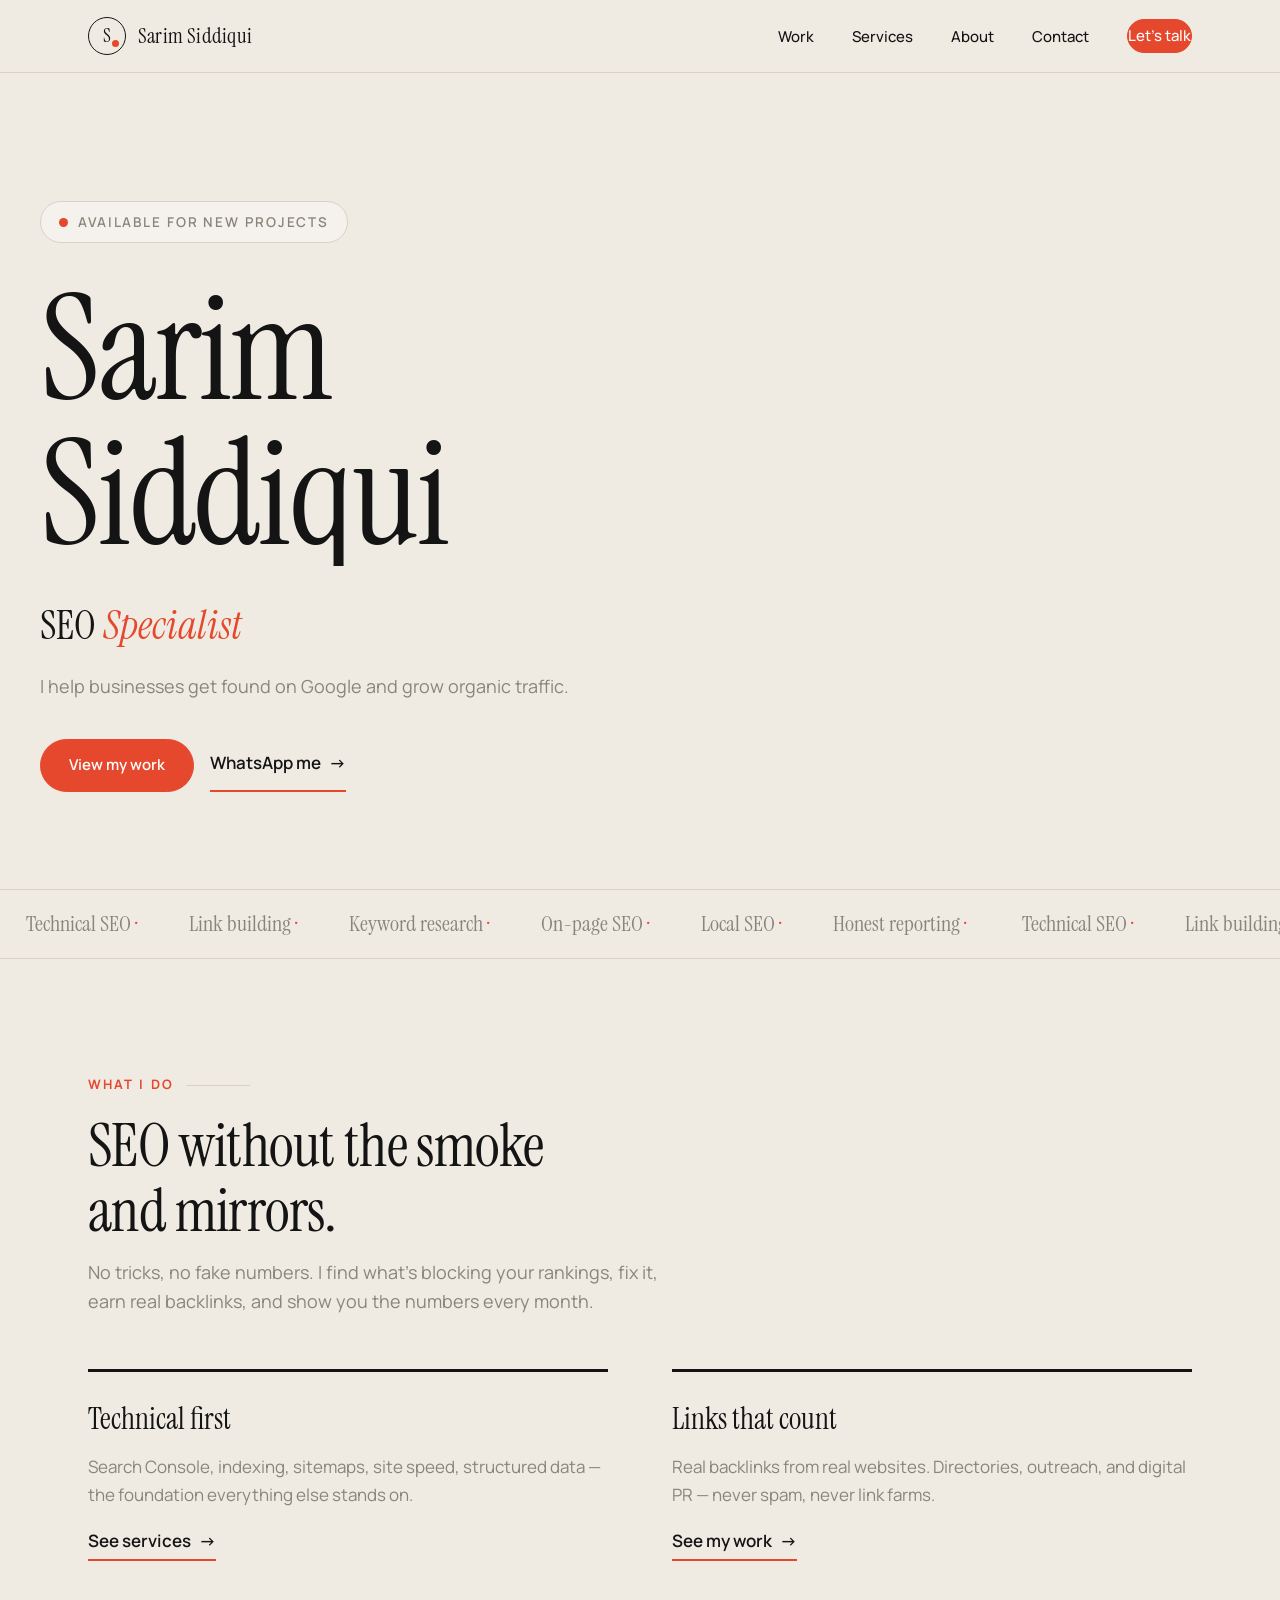
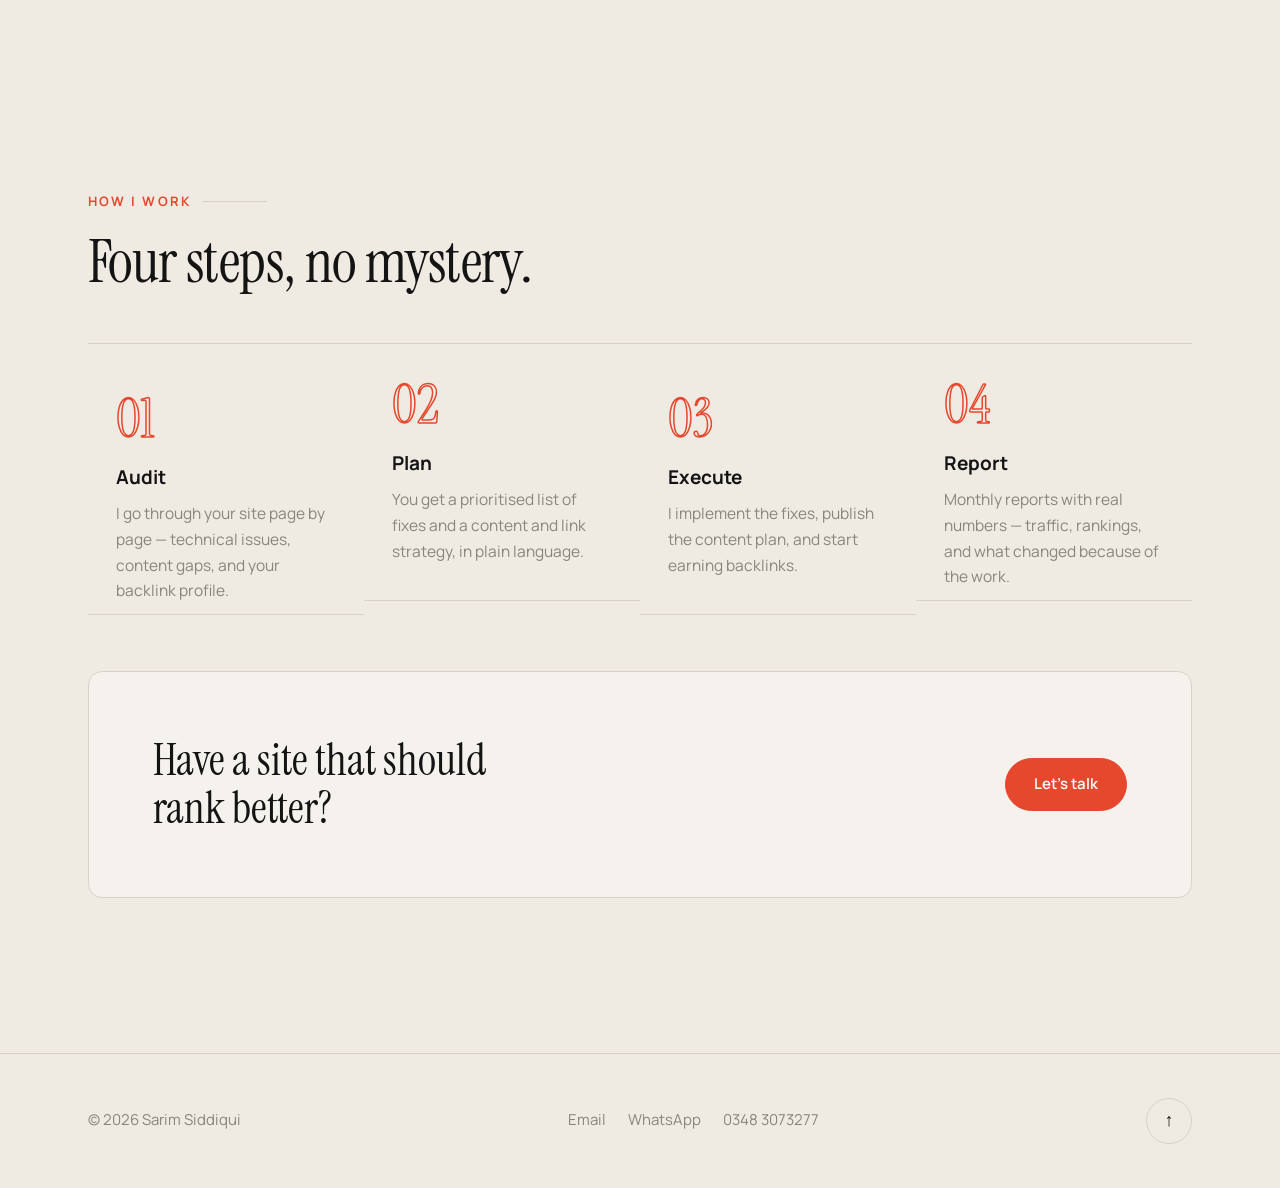
==== index.html @ 845042d4 "Sarim Siddiqui portfolio site" ====
<!DOCTYPE html>
<html lang="en">
<head>
  <meta charset="UTF-8">
  <meta name="viewport" content="width=device-width, initial-scale=1.0">
  <title>Sarim Siddiqui | SEO Specialist</title>
  <meta name="description" content="Sarim Siddiqui is an SEO specialist helping businesses get found on Google and grow organic traffic. Technical SEO, link building, and honest reporting.">
  <!-- TODO: replace with the live domain before deploying -->
  <link rel="canonical" href="https://sarimsiddiqui.com/">
  <meta property="og:type" content="website">
  <meta property="og:title" content="Sarim Siddiqui | SEO Specialist">
  <meta property="og:description" content="I help businesses get found on Google and grow organic traffic.">
  <meta property="og:url" content="https://sarimsiddiqui.com/">
  <meta property="og:image" content="https://sarimsiddiqui.com/assets/img/og-image.png">
  <meta name="twitter:card" content="summary_large_image">
  <meta name="twitter:title" content="Sarim Siddiqui | SEO Specialist">
  <meta name="twitter:description" content="I help businesses get found on Google and grow organic traffic.">
  <meta name="twitter:image" content="https://sarimsiddiqui.com/assets/img/og-image.png">
  <!-- TODO: paste the real GA4 measurement ID -->
  <!-- <script async src="https://www.googletagmanager.com/gtag/js?id=G-XXXXXXXXXX"></script> -->
  <!-- TODO: paste the real Search Console verification token -->
  <!-- <meta name="google-site-verification" content="PASTE_TOKEN_HERE"> -->
  <link rel="preconnect" href="https://fonts.googleapis.com">
  <link rel="preconnect" href="https://fonts.gstatic.com" crossorigin>
  <link href="https://fonts.googleapis.com/css2?family=Instrument+Serif:ital@0;1&family=Manrope:wght@400;500;600;700&display=swap" rel="stylesheet">
  <link rel="stylesheet" href="assets/css/style.css">
  <link rel="icon" type="image/svg+xml" href="assets/img/logo.svg">
  <script type="application/ld+json">
  {
    "@context": "https://schema.org",
    "@type": "Person",
    "name": "Sarim Siddiqui",
    "jobTitle": "SEO Specialist",
    "email": "mailto:Sarimsiddiqui900@gmail.com",
    "telephone": "+923483073277"
  }
  </script>
  <script type="application/ld+json">
  {
    "@context": "https://schema.org",
    "@type": "ProfessionalService",
    "name": "Sarim Siddiqui — SEO Specialist",
    "description": "Technical SEO, link building, keyword research, on-page SEO, local SEO and reporting.",
    "email": "mailto:Sarimsiddiqui900@gmail.com",
    "telephone": "+923483073277"
  }
  </script>
</head>
<body>
  <header class="nav">
    <div class="wrap nav-inner">
      <a class="brand" href="index.html" aria-label="Sarim Siddiqui — home">
        <span class="brand-mark" aria-hidden="true">S</span>
        <span class="brand-name">Sarim Siddiqui</span>
      </a>
      <nav aria-label="Main navigation">
        <ul class="nav-links" id="nav-links">
          <li><a href="work.html">Work</a></li>
          <li><a href="services.html">Services</a></li>
          <li><a href="about.html">About</a></li>
          <li><a href="contact.html">Contact</a></li>
          <li><a class="btn" href="contact.html">Let's talk</a></li>
        </ul>
      </nav>
      <button class="burger" aria-label="Open menu" aria-expanded="false" aria-controls="nav-links">
        <span></span><span></span><span></span>
      </button>
    </div>
  </header>

  <main>
    <section class="hero wrap" aria-labelledby="hero-h">
      <span class="hero-kicker"><span class="dot" aria-hidden="true"></span>Available for new projects</span>
      <h1 id="hero-h">
        <span class="line"><span>Sarim</span></span>
        <span class="line"><span>Siddiqui</span></span>
      </h1>
      <p class="hero-sub">SEO <em>Specialist</em></p>
      <p class="hero-pos">I help businesses get found on Google and grow organic traffic.</p>
      <div class="hero-cta">
        <a class="btn" href="work.html">View my work</a>
        <a class="link-arrow" href="https://wa.me/923483073277" target="_blank" rel="noopener">WhatsApp me <span class="arr" aria-hidden="true">&rarr;</span></a>
      </div>
    </section>

    <div class="marquee" aria-hidden="true">
      <div class="marquee-track">
        <span>Technical SEO <b>&middot;</b></span><span>Link building <b>&middot;</b></span><span>Keyword research <b>&middot;</b></span><span>On-page SEO <b>&middot;</b></span><span>Local SEO <b>&middot;</b></span><span>Honest reporting <b>&middot;</b></span>
        <span>Technical SEO <b>&middot;</b></span><span>Link building <b>&middot;</b></span><span>Keyword research <b>&middot;</b></span><span>On-page SEO <b>&middot;</b></span><span>Local SEO <b>&middot;</b></span><span>Honest reporting <b>&middot;</b></span>
      </div>
    </div>

    <section aria-labelledby="what-i-do">
      <div class="wrap">
        <p class="sec-label rv">What I do</p>
        <h2 class="sec-title rv" id="what-i-do">SEO without the smoke<br>and mirrors.</h2>
        <p class="sec-intro rv d1">No tricks, no fake numbers. I find what's blocking your rankings, fix it, earn real backlinks, and show you the numbers every month.</p>
        <div class="teaser-grid">
          <div class="teaser rv">
            <h3>Technical first</h3>
            <p>Search Console, indexing, sitemaps, site speed, structured data — the foundation everything else stands on.</p>
            <a class="link-arrow" href="services.html">See services <span class="arr" aria-hidden="true">&rarr;</span></a>
          </div>
          <div class="teaser rv d1">
            <h3>Links that count</h3>
            <p>Real backlinks from real websites. Directories, outreach, and digital PR — never spam, never link farms.</p>
            <a class="link-arrow" href="work.html">See my work <span class="arr" aria-hidden="true">&rarr;</span></a>
          </div>
        </div>
      </div>
    </section>

    <section aria-labelledby="how-i-work">
      <div class="wrap">
        <p class="sec-label rv">How I work</p>
        <h2 class="sec-title rv" id="how-i-work">Four steps, no mystery.</h2>
        <div class="steps">
          <div class="step rv">
            <span class="step-n" aria-hidden="true">01</span>
            <h3>Audit</h3>
            <p>I go through your site page by page — technical issues, content gaps, and your backlink profile.</p>
          </div>
          <div class="step rv d1">
            <span class="step-n" aria-hidden="true">02</span>
            <h3>Plan</h3>
            <p>You get a prioritised list of fixes and a content and link strategy, in plain language.</p>
          </div>
          <div class="step rv d2">
            <span class="step-n" aria-hidden="true">03</span>
            <h3>Execute</h3>
            <p>I implement the fixes, publish the content plan, and start earning backlinks.</p>
          </div>
          <div class="step rv d3">
            <span class="step-n" aria-hidden="true">04</span>
            <h3>Report</h3>
            <p>Monthly reports with real numbers — traffic, rankings, and what changed because of the work.</p>
          </div>
        </div>
        <div class="big-cta rv">
          <h3>Have a site that should<br>rank better?</h3>
          <a class="btn" href="contact.html">Let's talk</a>
        </div>
      </div>
    </section>
  </main>

  <footer>
    <div class="wrap foot">
      <span>&copy; <span id="year">2026</span> Sarim Siddiqui</span>
      <nav aria-label="Footer">
        <a href="mailto:Sarimsiddiqui900@gmail.com">Email</a>
        <a href="https://wa.me/923483073277" target="_blank" rel="noopener">WhatsApp</a>
        <a href="tel:+923483073277">0348 3073277</a>
      </nav>
      <button class="to-top" aria-label="Back to top">&uarr;</button>
    </div>
  </footer>

  <script src="assets/js/main.js" defer></script>
</body>
</html>
---- assets/css/style.css ----
/* Sarim Siddiqui — Portfolio
   Palette: Bone #EFEBE3 · Ink #141414 · Vermilion #E5482D · Stone #8A857B · Line #D8D2C6
   Fonts: Instrument Serif (headings) · Manrope (body) */

:root{
  --bone:#EFEBE3;
  --ink:#141414;
  --vermilion:#E5482D;
  --stone:#8A857B;
  --line:#D8D2C6;
  --serif:"Instrument Serif",Georgia,serif;
  --sans:"Manrope",-apple-system,"Segoe UI",sans-serif;
}

*{margin:0;padding:0;box-sizing:border-box}
html{scroll-behavior:smooth}
body{
  background:var(--bone);
  color:var(--ink);
  font-family:var(--sans);
  font-size:17px;
  line-height:1.65;
  -webkit-font-smoothing:antialiased;
  overflow-x:hidden;
}
::selection{background:var(--vermilion);color:var(--bone)}
img{max-width:100%;display:block}
a{color:inherit;text-decoration:none}

/* ---------- cursor ---------- */
.cursor-dot{
  position:fixed;top:0;left:0;width:10px;height:10px;border-radius:50%;
  background:var(--vermilion);pointer-events:none;z-index:9999;
  transform:translate(-50%,-50%);opacity:0;transition:opacity .25s, width .25s, height .25s;
}
.cursor-dot.on{opacity:1}
.cursor-dot.grow{width:44px;height:44px;opacity:.85}
@media (hover:none),(pointer:coarse){.cursor-dot{display:none}}

/* ---------- layout ---------- */
.wrap{max-width:1200px;margin:0 auto;padding:0 clamp(20px,4vw,48px)}
section{padding:clamp(64px,9vw,130px) 0}

/* ---------- navbar ---------- */
.nav{
  position:sticky;top:0;z-index:100;
  background:color-mix(in srgb,var(--bone) 92%,transparent);
  backdrop-filter:blur(8px);-webkit-backdrop-filter:blur(8px);
  border-bottom:1px solid var(--line);
}
.nav-inner{display:flex;align-items:center;justify-content:space-between;height:72px}
.brand{display:flex;align-items:center;gap:12px}
.brand-mark{
  width:38px;height:38px;border:1.5px solid var(--ink);border-radius:50%;
  display:grid;place-items:center;font-family:var(--serif);font-size:19px;
  position:relative;transition:transform .35s cubic-bezier(.34,1.56,.64,1),background .3s,color .3s;
}
.brand-mark::after{
  content:"";position:absolute;right:6px;bottom:7px;width:7px;height:7px;border-radius:50%;
  background:var(--vermilion);
}
.brand:hover .brand-mark{transform:rotate(-12deg) scale(1.06);background:var(--ink);color:var(--bone)}
.brand-name{font-family:var(--serif);font-size:21px;letter-spacing:.01em}
.nav-links{display:flex;align-items:center;gap:clamp(18px,3vw,38px);list-style:none}
.nav-links a{font-size:15px;font-weight:500;position:relative;padding:4px 0}
.nav-links a::after{
  content:"";position:absolute;left:0;bottom:0;height:2px;width:100%;
  background:var(--vermilion);transform:scaleX(0);transform-origin:right;
  transition:transform .35s cubic-bezier(.65,0,.35,1);
}
.nav-links a:hover::after,.nav-links a[aria-current="page"]::after{transform:scaleX(1);transform-origin:left}
.btn{
  display:inline-block;background:var(--vermilion);color:#fff;
  padding:13px 28px;border-radius:999px;font-weight:600;font-size:15px;
  border:1.5px solid var(--vermilion);
  transition:transform .3s cubic-bezier(.34,1.56,.64,1),background .3s,color .3s;
}
.btn:hover{transform:translateY(-3px) rotate(-1deg);background:var(--ink);border-color:var(--ink)}
.btn.ghost{background:transparent;color:var(--ink)}
.btn.ghost:hover{background:var(--ink);color:var(--bone)}
.burger{display:none;background:none;border:0;cursor:pointer;padding:10px;z-index:120}
.burger span{display:block;width:26px;height:2px;background:var(--ink);margin:6px 0;transition:.35s}
@media(max-width:820px){
  .nav-links{
    position:fixed;inset:0;background:var(--bone);flex-direction:column;
    justify-content:center;gap:34px;font-size:28px;font-family:var(--serif);
    transform:translateY(-100%);transition:transform .5s cubic-bezier(.65,0,.35,1);
  }
  .nav-links.open{transform:translateY(0)}
  .nav-links a{font-size:30px}
  .burger{display:block}
  .nav.open .burger span:nth-child(1){transform:translateY(8px) rotate(45deg)}
  .nav.open .burger span:nth-child(2){opacity:0}
  .nav.open .burger span:nth-child(3){transform:translateY(-8px) rotate(-45deg)}
  .nav .btn{display:none}
}

/* ---------- hero ---------- */
.hero{padding:clamp(70px,10vw,140px) 0 clamp(40px,6vw,80px);position:relative}
.hero-kicker{
  display:inline-flex;align-items:center;gap:10px;font-size:13.5px;font-weight:600;
  letter-spacing:.14em;text-transform:uppercase;color:var(--stone);
  border:1px solid var(--line);border-radius:999px;padding:9px 18px;margin-bottom:34px;
  background:rgba(255,255,255,.35);
}
.dot{width:9px;height:9px;border-radius:50%;background:var(--vermilion);animation:pulse 1.8s infinite}
@keyframes pulse{0%,100%{transform:scale(1);opacity:1}50%{transform:scale(1.5);opacity:.55}}
.hero h1{
  font-family:var(--serif);font-weight:400;
  font-size:clamp(58px,11.5vw,158px);line-height:.98;letter-spacing:-.015em;
}
.hero h1 .line{display:block;overflow:hidden}
.hero h1 .line>span{display:inline-block;transform:translateY(110%);animation:rise .9s cubic-bezier(.2,.7,.2,1) forwards}
.hero h1 .line:nth-child(2)>span{animation-delay:.12s}
@keyframes rise{to{transform:translateY(0)}}
.hero-sub{
  margin-top:26px;font-family:var(--serif);font-size:clamp(24px,3.6vw,40px);
  opacity:0;animation:fadeUp .8s .5s forwards;
}
.hero-sub em{font-style:italic;color:var(--vermilion)}
.hero-pos{margin-top:14px;max-width:560px;color:var(--stone);font-size:18px;opacity:0;animation:fadeUp .8s .65s forwards}
@keyframes fadeUp{from{opacity:0;transform:translateY(18px)}to{opacity:1;transform:none}}
.hero-cta{display:flex;flex-wrap:wrap;gap:16px;margin-top:38px;opacity:0;animation:fadeUp .8s .8s forwards}
.link-arrow{font-weight:600;display:inline-flex;align-items:center;gap:8px;border-bottom:2px solid var(--vermilion);padding-bottom:3px}
.link-arrow .arr{transition:transform .3s}
.link-arrow:hover .arr{transform:translateX(6px)}

/* ---------- marquee ---------- */
.marquee{
  border-top:1px solid var(--line);border-bottom:1px solid var(--line);
  overflow:hidden;white-space:nowrap;padding:16px 0;margin:20px 0 0;
  font-family:var(--serif);font-size:22px;color:var(--stone);
}
.marquee-track{display:inline-block;animation:scroll 26s linear infinite}
.marquee span{margin:0 26px}
.marquee b{color:var(--vermilion);font-weight:400}
@keyframes scroll{to{transform:translateX(-50%)}}

/* ---------- reveal on scroll ---------- */
.rv{opacity:0;transform:translateY(28px);transition:opacity .7s ease,transform .7s cubic-bezier(.2,.7,.2,1)}
.rv.in{opacity:1;transform:none}
.rv.d1{transition-delay:.1s}.rv.d2{transition-delay:.2s}.rv.d3{transition-delay:.3s}

/* ---------- section headings ---------- */
.sec-label{
  font-size:13px;font-weight:700;letter-spacing:.16em;text-transform:uppercase;
  color:var(--vermilion);margin-bottom:18px;display:flex;align-items:center;gap:12px;
}
.sec-label::after{content:"";height:1px;width:64px;background:var(--line)}
h2.sec-title{font-family:var(--serif);font-weight:400;font-size:clamp(34px,5vw,60px);line-height:1.08;letter-spacing:-.01em;margin-bottom:14px}
.sec-intro{color:var(--stone);max-width:600px;font-size:18px}

/* ---------- services ---------- */
.svc-list{list-style:none;margin-top:44px;border-top:1px solid var(--line)}
.svc-list li{
  display:grid;grid-template-columns:64px 1fr auto;gap:20px;align-items:baseline;
  padding:30px 10px;border-bottom:1px solid var(--line);
  transition:background .3s,padding-left .35s cubic-bezier(.2,.7,.2,1);
}
.svc-list li:hover{background:rgba(255,255,255,.5);padding-left:26px}
.svc-num{font-family:var(--serif);color:var(--stone);font-size:19px}
.svc-name{font-family:var(--serif);font-size:clamp(24px,3vw,34px);line-height:1.2}
.svc-out{color:var(--stone);font-size:16px;max-width:340px;text-align:right}
@media(max-width:700px){.svc-list li{grid-template-columns:44px 1fr}.svc-out{grid-column:2;text-align:left}}

/* ---------- process ---------- */
.steps{display:grid;grid-template-columns:repeat(auto-fit,minmax(220px,1fr));gap:0;margin-top:48px;border-top:1px solid var(--line)}
.step{padding:34px 28px 10px;border-bottom:1px solid var(--line);position:relative;transition:background .3s}
.step:hover{background:rgba(229,72,45,.06)}
.step:nth-child(odd){transform:translateY(14px)}
.step-n{
  font-family:var(--serif);font-size:54px;color:transparent;
  -webkit-text-stroke:1.5px var(--vermilion);line-height:1;margin-bottom:16px;
  display:inline-block;transition:transform .35s;
}
.step:hover .step-n{transform:translateY(-6px) rotate(-4deg)}
.step h3{font-size:19px;margin-bottom:8px}
.step p{color:var(--stone);font-size:15.5px}

/* ---------- about ---------- */
.about-grid{display:grid;grid-template-columns:1.25fr .9fr;gap:clamp(36px,6vw,90px);align-items:start;margin-top:44px}
@media(max-width:860px){.about-grid{grid-template-columns:1fr}}
.about-grid .bio p{margin-bottom:20px;font-size:18.5px}
.about-grid .bio p:first-child{font-family:var(--serif);font-size:clamp(22px,2.6vw,29px);line-height:1.45}
.about-side{border:1px solid var(--line);padding:34px 30px;background:rgba(255,255,255,.35);position:relative}
.about-side::before{content:"";position:absolute;top:-1px;left:-1px;width:44px;height:44px;border-top:3px solid var(--vermilion);border-left:3px solid var(--vermilion)}
.about-side h3{font-size:13px;letter-spacing:.14em;text-transform:uppercase;color:var(--stone);margin:26px 0 12px}
.about-side h3:first-child{margin-top:0}
.about-side ul{list-style:none}
.about-side li{padding:7px 0;border-bottom:1px dashed var(--line);font-size:16px}
.about-side li:last-child{border-bottom:0}
.photo-frame{
  margin-top:34px;border:1.5px dashed var(--stone);border-radius:4px;
  aspect-ratio:4/5;display:grid;place-items:center;color:var(--stone);
  font-size:15px;text-align:center;padding:24px;background:rgba(255,255,255,.3);
}

/* ---------- work ---------- */
.work-list{margin-top:44px;border-top:1px solid var(--line);list-style:none}
.work-list li{
  display:grid;grid-template-columns:70px 1fr auto;gap:22px;align-items:center;
  padding:34px 10px;border-bottom:1px solid var(--line);
  transition:background .3s,padding-left .35s cubic-bezier(.2,.7,.2,1);
}
.work-list li:hover{background:rgba(255,255,255,.5);padding-left:26px}
.work-num{font-family:var(--serif);color:var(--stone)}
.work-client{font-family:var(--serif);font-size:clamp(26px,3.4vw,40px);line-height:1.15}
.work-result{text-align:right;font-weight:600}
.work-result small{display:block;color:var(--stone);font-weight:400}
.empty-note{
  margin-top:44px;border:1.5px dashed var(--stone);border-radius:4px;
  padding:56px 40px;text-align:center;color:var(--stone);font-size:18px;
}
.empty-note strong{font-family:var(--serif);color:var(--ink);font-size:26px;display:block;margin-bottom:10px;font-weight:400}

/* ---------- contact (dark) ---------- */
.contact{background:var(--ink);color:var(--bone);border-radius:18px;margin:0 clamp(12px,3vw,40px)}
.contact .sec-label{color:var(--vermilion)}
.contact h2{font-family:var(--serif);font-weight:400;font-size:clamp(44px,7vw,96px);line-height:1.02;letter-spacing:-.01em}
.contact h2 em{font-style:italic;color:var(--vermilion)}
.c-links{margin-top:44px;display:grid;gap:0;border-top:1px solid rgba(239,235,227,.18)}
.c-links a{
  display:flex;justify-content:space-between;align-items:center;
  padding:26px 6px;border-bottom:1px solid rgba(239,235,227,.18);
  font-family:var(--serif);font-size:clamp(22px,3.4vw,38px);
  transition:padding-left .35s cubic-bezier(.2,.7,.2,1),color .3s;
}
.c-links a:hover{padding-left:24px;color:var(--vermilion)}
.c-links small{font-family:var(--sans);font-size:13px;letter-spacing:.12em;text-transform:uppercase;color:var(--stone)}
.copy-btn{
  background:none;border:1px solid rgba(239,235,227,.35);color:var(--bone);
  border-radius:999px;padding:8px 18px;font-size:13px;cursor:pointer;
  transition:background .3s,color .3s;margin-left:14px;white-space:nowrap;
}
.copy-btn:hover{background:var(--vermilion);border-color:var(--vermilion)}
.form{margin-top:56px;display:grid;grid-template-columns:1fr 1fr;gap:22px}
.form .full{grid-column:1/-1}
.field label{display:block;font-size:13px;letter-spacing:.1em;text-transform:uppercase;color:var(--stone);margin-bottom:8px}
.field input,.field textarea{
  width:100%;background:transparent;border:1px solid rgba(239,235,227,.28);
  border-radius:8px;color:var(--bone);padding:15px 16px;font-family:var(--sans);font-size:16px;
  transition:border-color .3s;
}
.field input:focus,.field textarea:focus{outline:none;border-color:var(--vermilion)}
.field .err{color:var(--vermilion);font-size:13.5px;margin-top:6px;display:none}
.field.invalid .err{display:block}
.field.invalid input,.field.invalid textarea{border-color:var(--vermilion)}
.form-ok{display:none;border:1px solid var(--vermilion);border-radius:8px;padding:26px;font-size:17px}
.form-ok.show{display:block;animation:fadeUp .5s}
@media(max-width:700px){.form{grid-template-columns:1fr}}

/* ---------- footer ---------- */
footer{border-top:1px solid var(--line);padding:44px 0;margin-top:40px}
.foot{display:flex;flex-wrap:wrap;gap:20px;align-items:center;justify-content:space-between;color:var(--stone);font-size:15px}
.foot nav{display:flex;gap:22px}
.foot a:hover{color:var(--vermilion)}
.to-top{border:1px solid var(--line);border-radius:50%;width:46px;height:46px;display:grid;place-items:center;transition:.3s;background:none;cursor:pointer;color:var(--ink);font-size:18px}
.to-top:hover{background:var(--ink);color:var(--bone);transform:translateY(-4px)}

/* ---------- page hero (inner pages) ---------- */
.page-hero{padding:clamp(56px,8vw,110px) 0 10px}
.page-hero h1{font-family:var(--serif);font-weight:400;font-size:clamp(48px,8vw,110px);line-height:1;letter-spacing:-.015em}
.page-hero h1 .line{display:block;overflow:hidden}
.page-hero h1 .line>span{display:inline-block;transform:translateY(110%);animation:rise .9s cubic-bezier(.2,.7,.2,1) forwards}
.page-hero p.lead{margin-top:20px;color:var(--stone);font-size:19px;max-width:620px}
.crumbs{font-size:13.5px;color:var(--stone);margin-bottom:26px;letter-spacing:.06em}
.crumbs a{border-bottom:1px solid var(--line)}
.crumbs a:hover{color:var(--vermilion);border-color:var(--vermilion)}

/* ---------- misc ---------- */
.teaser-grid{display:grid;grid-template-columns:1fr 1fr;gap:clamp(28px,5vw,70px);margin-top:52px;align-items:start}
@media(max-width:860px){.teaser-grid{grid-template-columns:1fr}}
.teaser{border-top:3px solid var(--ink);padding-top:22px}
.teaser h3{font-family:var(--serif);font-size:30px;font-weight:400;margin-bottom:10px}
.teaser p{color:var(--stone);margin-bottom:18px}
.big-cta{margin-top:70px;border:1px solid var(--line);border-radius:14px;padding:clamp(36px,5vw,64px);display:flex;flex-wrap:wrap;gap:26px;align-items:center;justify-content:space-between;background:rgba(255,255,255,.35)}
.big-cta h3{font-family:var(--serif);font-weight:400;font-size:clamp(28px,4vw,44px);line-height:1.1}
:focus-visible{outline:2.5px solid var(--vermilion);outline-offset:3px}
@media (prefers-reduced-motion:reduce){
  *,*::before,*::after{animation-duration:.001s !important;transition-duration:.001s !important}
  .rv{opacity:1;transform:none}
  .hero h1 .line>span,.page-hero h1 .line>span{transform:none}
  .hero-sub,.hero-pos,.hero-cta{opacity:1}
  html{scroll-behavior:auto}
}
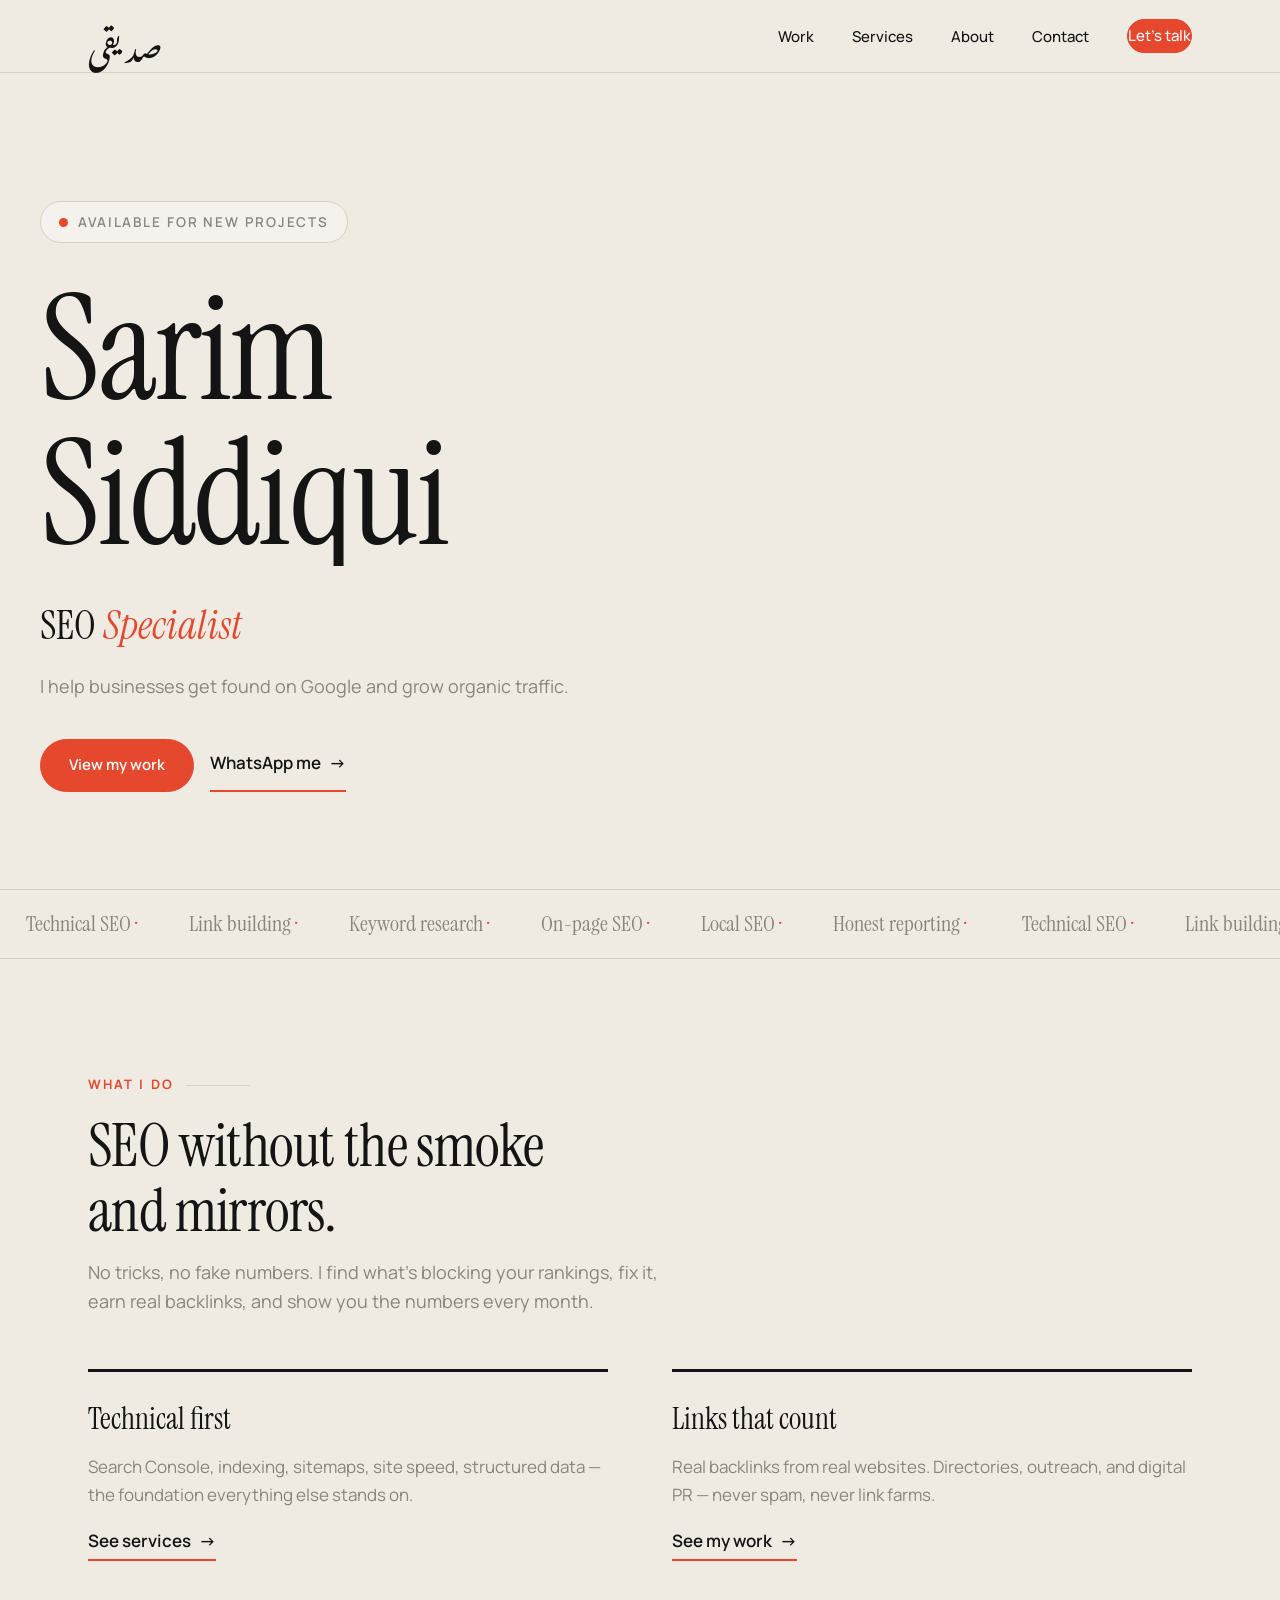
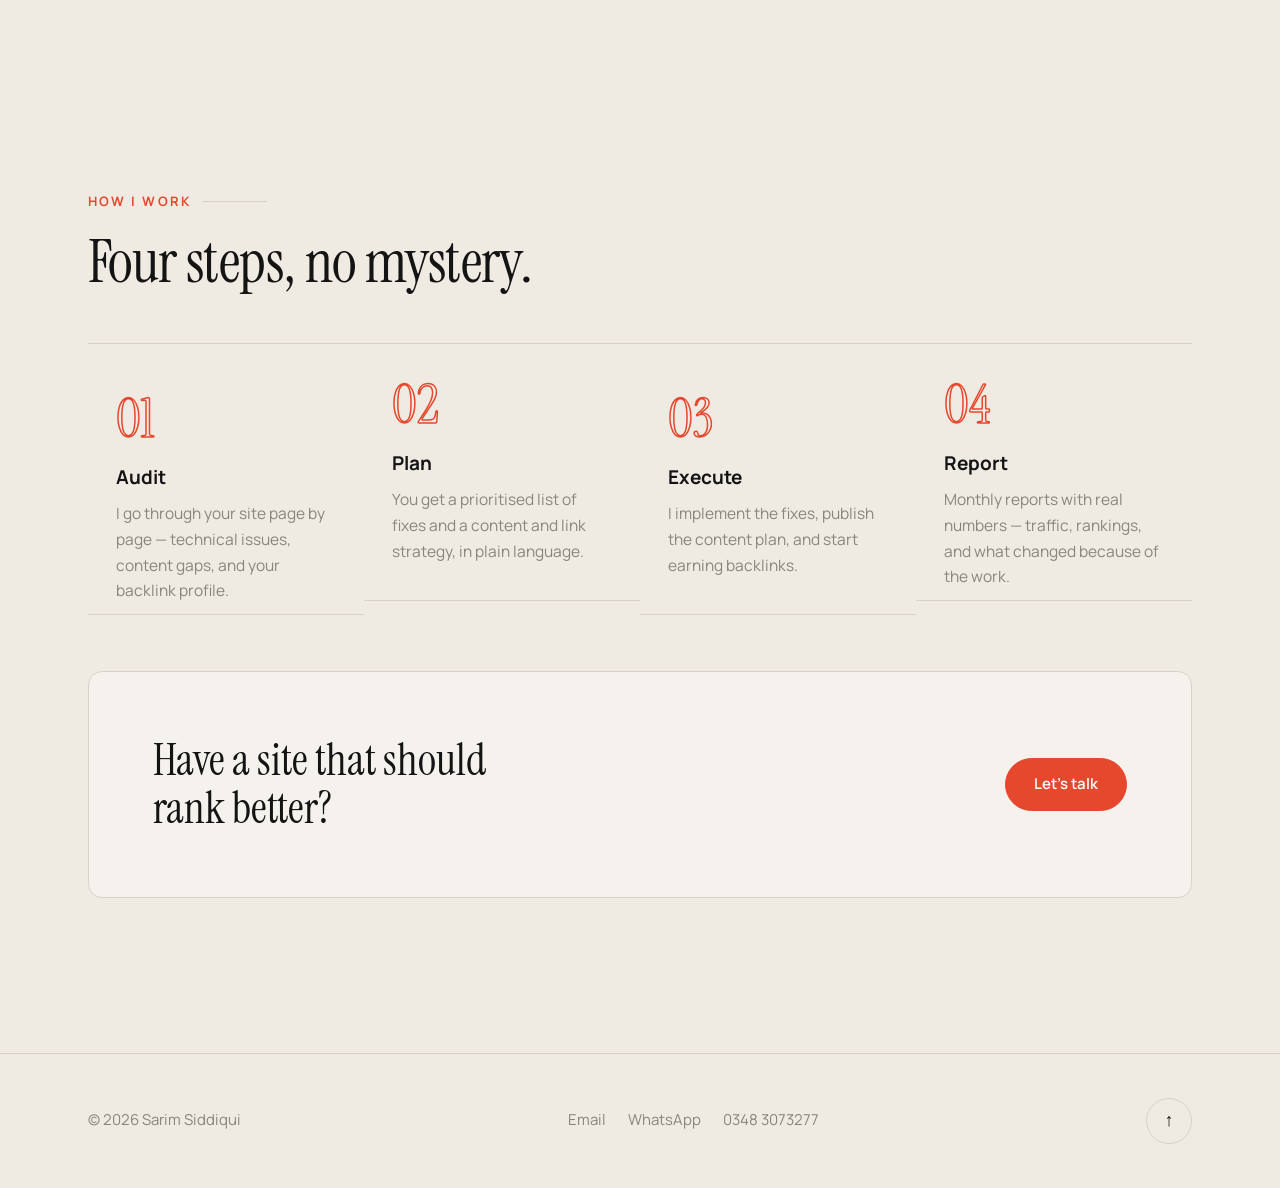
==== commit 6fdb0aa0: "Urdu signature logo (Siddiqui) + button overflow fix" ====
--- a/index.html
+++ b/index.html
@@ -22,7 +22,7 @@
   <!-- <meta name="google-site-verification" content="PASTE_TOKEN_HERE"> -->
   <link rel="preconnect" href="https://fonts.googleapis.com">
   <link rel="preconnect" href="https://fonts.gstatic.com" crossorigin>
-  <link href="https://fonts.googleapis.com/css2?family=Instrument+Serif:ital@0;1&family=Manrope:wght@400;500;600;700&display=swap" rel="stylesheet">
+  <link href="https://fonts.googleapis.com/css2?family=Instrument+Serif:ital@0;1&family=Manrope:wght@400;500;600;700&family=Noto+Nastaliq+Urdu:wght@400;500;600&display=swap" rel="stylesheet">
   <link rel="stylesheet" href="assets/css/style.css">
   <link rel="icon" type="image/svg+xml" href="assets/img/logo.svg">
   <script type="application/ld+json">
@@ -50,8 +50,7 @@
   <header class="nav">
     <div class="wrap nav-inner">
       <a class="brand" href="index.html" aria-label="Sarim Siddiqui — home">
-        <span class="brand-mark" aria-hidden="true">S</span>
-        <span class="brand-name">Sarim Siddiqui</span>
+        <span class="brand-urdu" lang="ur" aria-hidden="true">&#1589;&#1583;&#1740;&#1602;&#1740;</span>
       </a>
       <nav aria-label="Main navigation">
         <ul class="nav-links" id="nav-links">
--- a/assets/css/style.css
+++ b/assets/css/style.css
@@ -49,18 +49,14 @@
   border-bottom:1px solid var(--line);
 }
 .nav-inner{display:flex;align-items:center;justify-content:space-between;height:72px}
-.brand{display:flex;align-items:center;gap:12px}
-.brand-mark{
-  width:38px;height:38px;border:1.5px solid var(--ink);border-radius:50%;
-  display:grid;place-items:center;font-family:var(--serif);font-size:19px;
-  position:relative;transition:transform .35s cubic-bezier(.34,1.56,.64,1),background .3s,color .3s;
-}
-.brand-mark::after{
-  content:"";position:absolute;right:6px;bottom:7px;width:7px;height:7px;border-radius:50%;
-  background:var(--vermilion);
-}
-.brand:hover .brand-mark{transform:rotate(-12deg) scale(1.06);background:var(--ink);color:var(--bone)}
-.brand-name{font-family:var(--serif);font-size:21px;letter-spacing:.01em}
+.brand{display:flex;align-items:center;gap:12px;height:72px}
+.brand-urdu{
+  font-family:"Noto Nastaliq Urdu","Jameel Noori Nastaleeq",serif;
+  font-size:32px;line-height:1;color:var(--ink);
+  display:inline-block;transform:translateY(5px);
+  transition:color .3s,transform .35s cubic-bezier(.34,1.56,.64,1);
+}
+.brand:hover .brand-urdu{color:var(--vermilion);transform:translateY(5px) rotate(-4deg)}
 .nav-links{display:flex;align-items:center;gap:clamp(18px,3vw,38px);list-style:none}
 .nav-links a{font-size:15px;font-weight:500;position:relative;padding:4px 0}
 .nav-links a::after{
@@ -70,7 +66,7 @@
 }
 .nav-links a:hover::after,.nav-links a[aria-current="page"]::after{transform:scaleX(1);transform-origin:left}
 .btn{
-  display:inline-block;background:var(--vermilion);color:#fff;
+  display:inline-block;background:var(--vermilion);color:#fff;white-space:nowrap;
   padding:13px 28px;border-radius:999px;font-weight:600;font-size:15px;
   border:1.5px solid var(--vermilion);
   transition:transform .3s cubic-bezier(.34,1.56,.64,1),background .3s,color .3s;
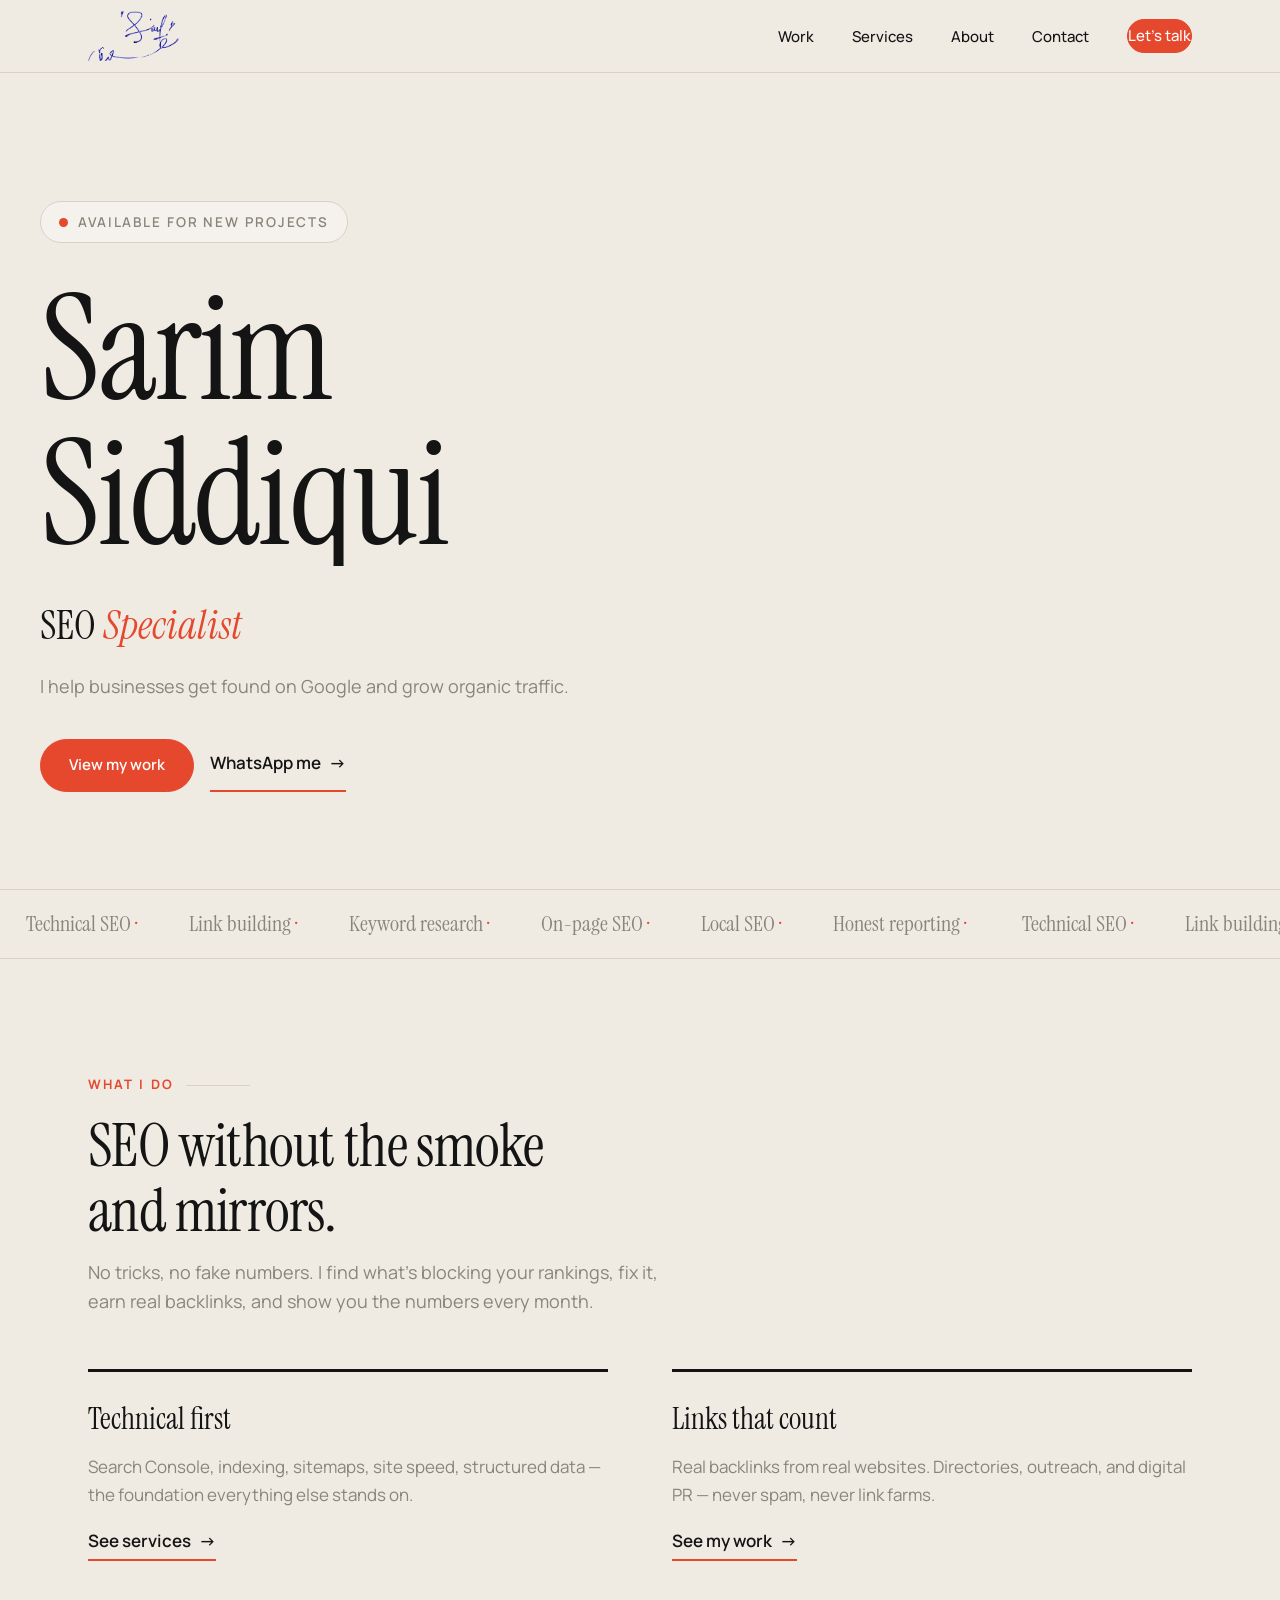
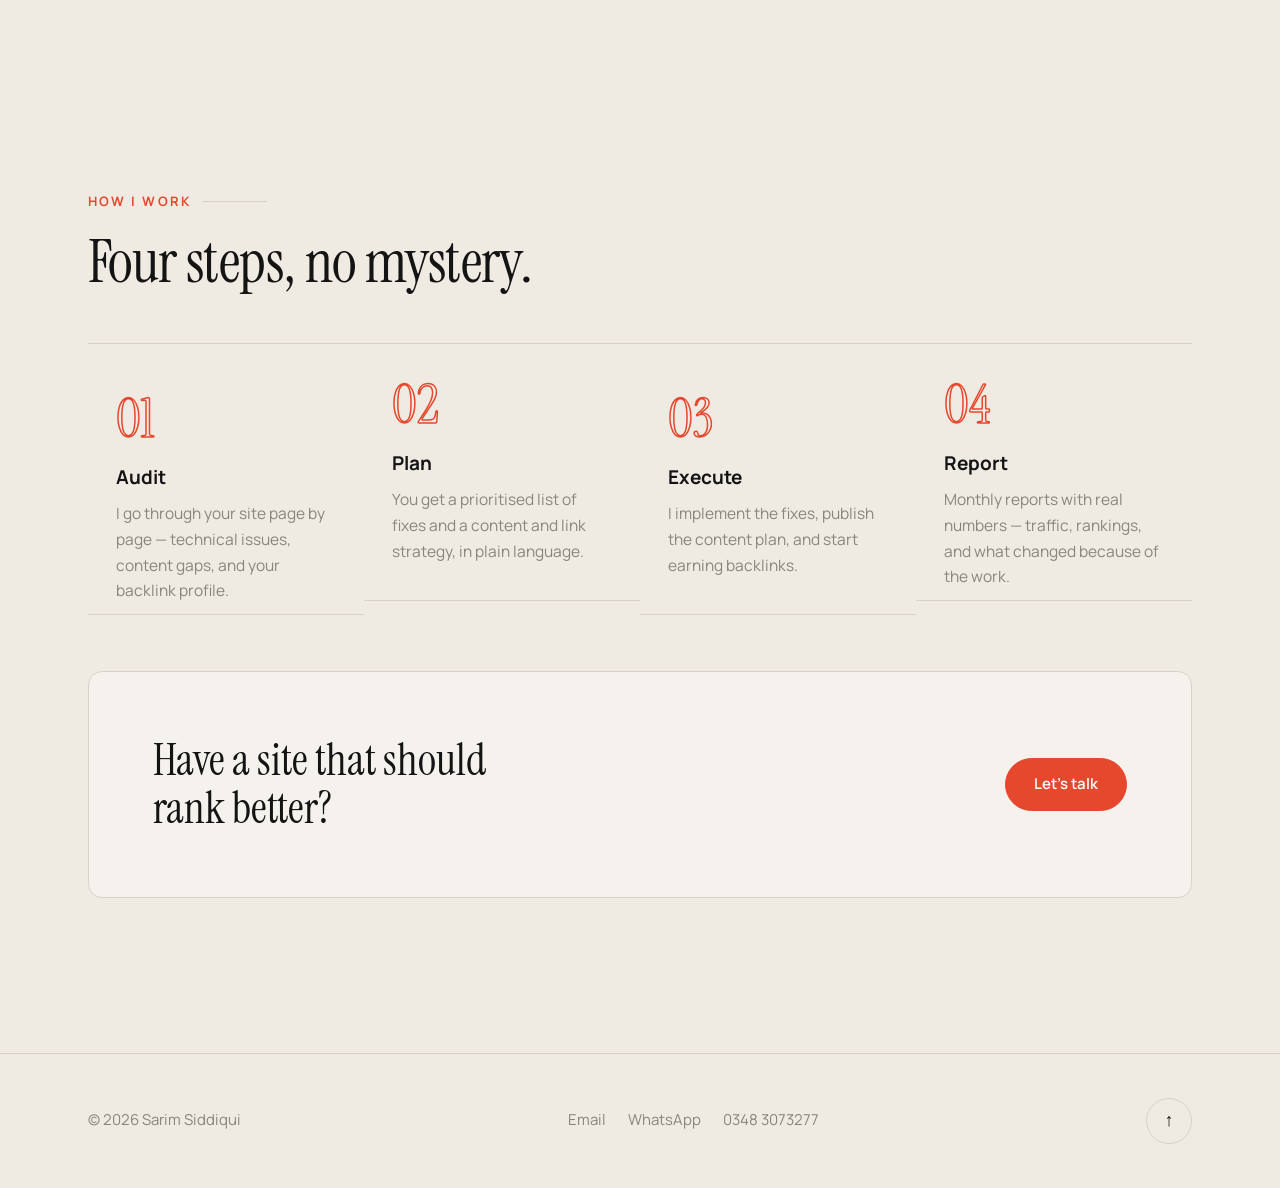
==== commit 6297774b: "Real signature logo, date removed" ====
--- a/index.html
+++ b/index.html
@@ -22,7 +22,7 @@
   <!-- <meta name="google-site-verification" content="PASTE_TOKEN_HERE"> -->
   <link rel="preconnect" href="https://fonts.googleapis.com">
   <link rel="preconnect" href="https://fonts.gstatic.com" crossorigin>
-  <link href="https://fonts.googleapis.com/css2?family=Instrument+Serif:ital@0;1&family=Manrope:wght@400;500;600;700&family=Noto+Nastaliq+Urdu:wght@400;500;600&display=swap" rel="stylesheet">
+  <link href="https://fonts.googleapis.com/css2?family=Instrument+Serif:ital@0;1&family=Manrope:wght@400;500;600;700&display=swap" rel="stylesheet">
   <link rel="stylesheet" href="assets/css/style.css">
   <link rel="icon" type="image/svg+xml" href="assets/img/logo.svg">
   <script type="application/ld+json">
@@ -50,7 +50,7 @@
   <header class="nav">
     <div class="wrap nav-inner">
       <a class="brand" href="index.html" aria-label="Sarim Siddiqui — home">
-        <span class="brand-urdu" lang="ur" aria-hidden="true">&#1589;&#1583;&#1740;&#1602;&#1740;</span>
+        <img class="brand-sig" src="assets/img/signature.png" alt="" aria-hidden="true" width="1025" height="545">
       </a>
       <nav aria-label="Main navigation">
         <ul class="nav-links" id="nav-links">
--- a/assets/css/style.css
+++ b/assets/css/style.css
@@ -50,13 +50,11 @@
 }
 .nav-inner{display:flex;align-items:center;justify-content:space-between;height:72px}
 .brand{display:flex;align-items:center;gap:12px;height:72px}
-.brand-urdu{
-  font-family:"Noto Nastaliq Urdu","Jameel Noori Nastaleeq",serif;
-  font-size:32px;line-height:1;color:var(--ink);
-  display:inline-block;transform:translateY(5px);
-  transition:color .3s,transform .35s cubic-bezier(.34,1.56,.64,1);
-}
-.brand:hover .brand-urdu{color:var(--vermilion);transform:translateY(5px) rotate(-4deg)}
+.brand-sig{
+  height:50px;width:auto;display:block;
+  transition:transform .35s cubic-bezier(.34,1.56,.64,1);
+}
+.brand:hover .brand-sig{transform:rotate(-4deg) scale(1.06)}
 .nav-links{display:flex;align-items:center;gap:clamp(18px,3vw,38px);list-style:none}
 .nav-links a{font-size:15px;font-weight:500;position:relative;padding:4px 0}
 .nav-links a::after{
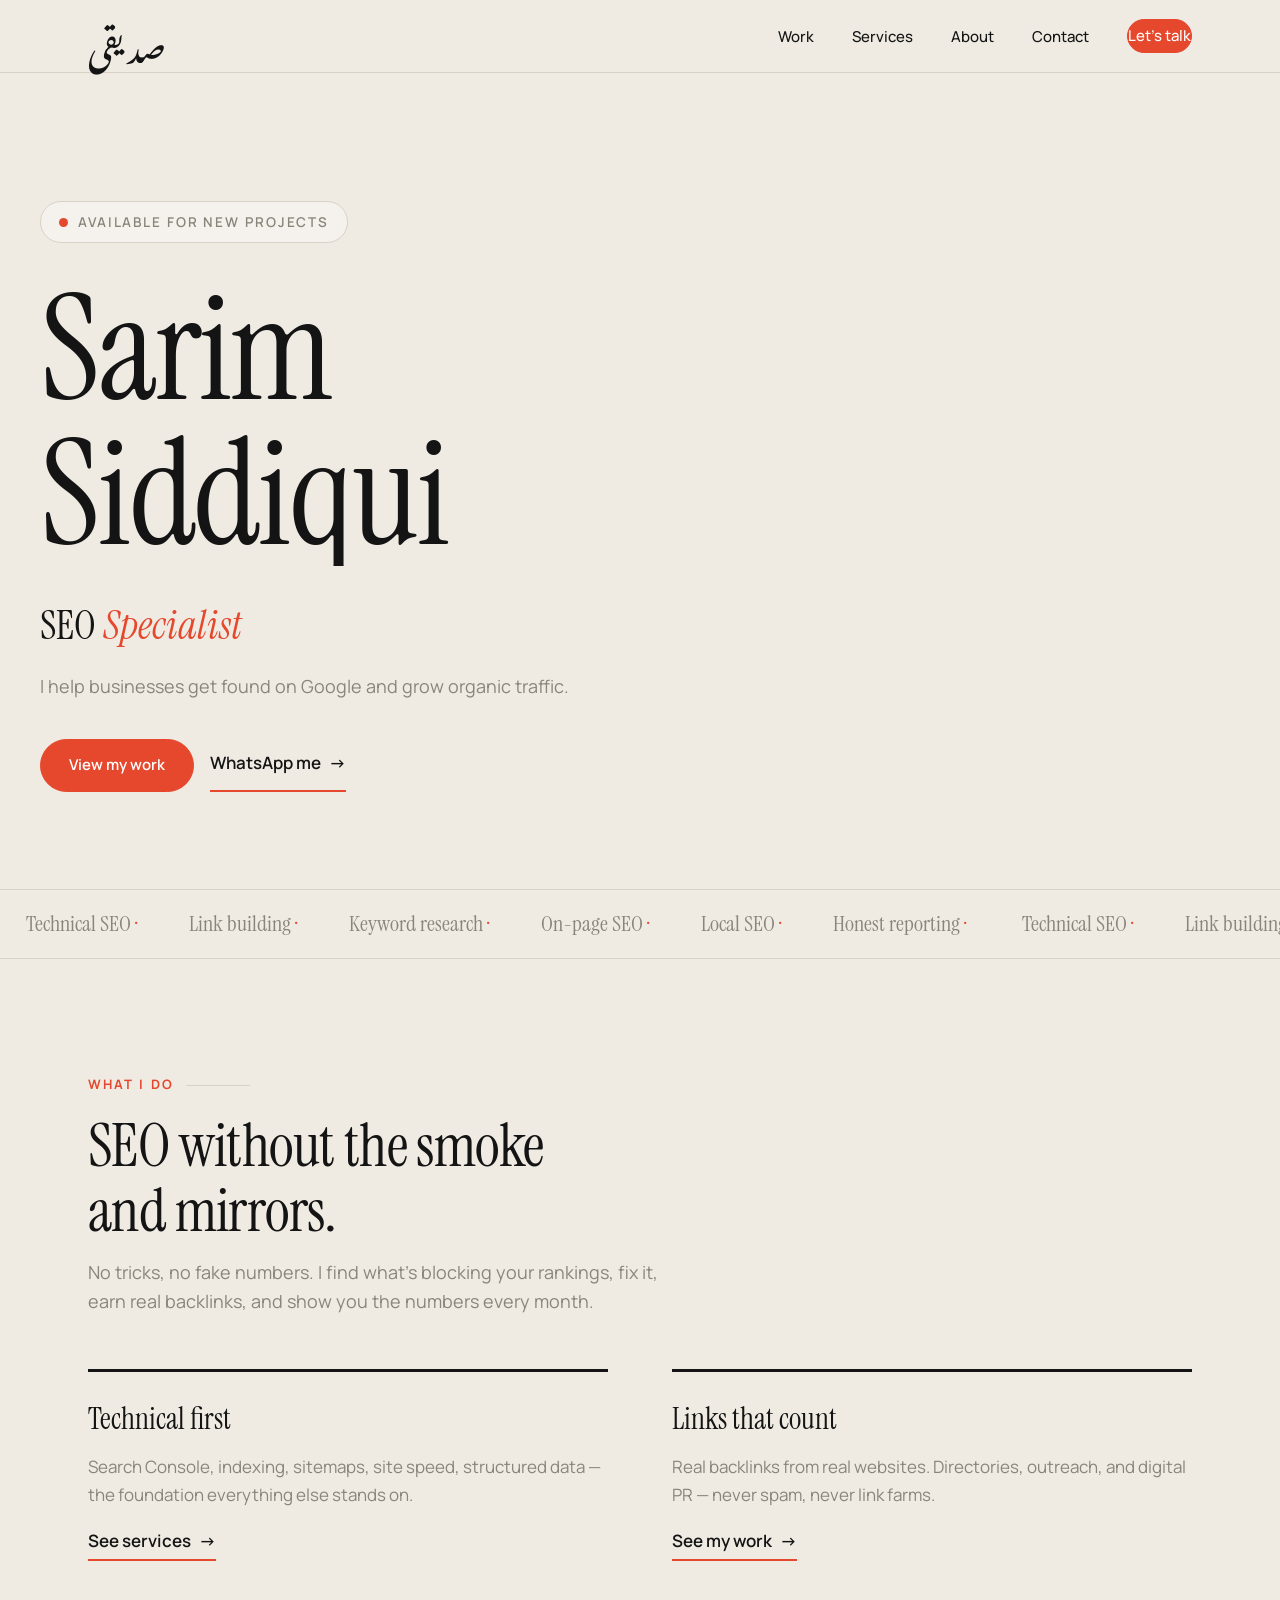
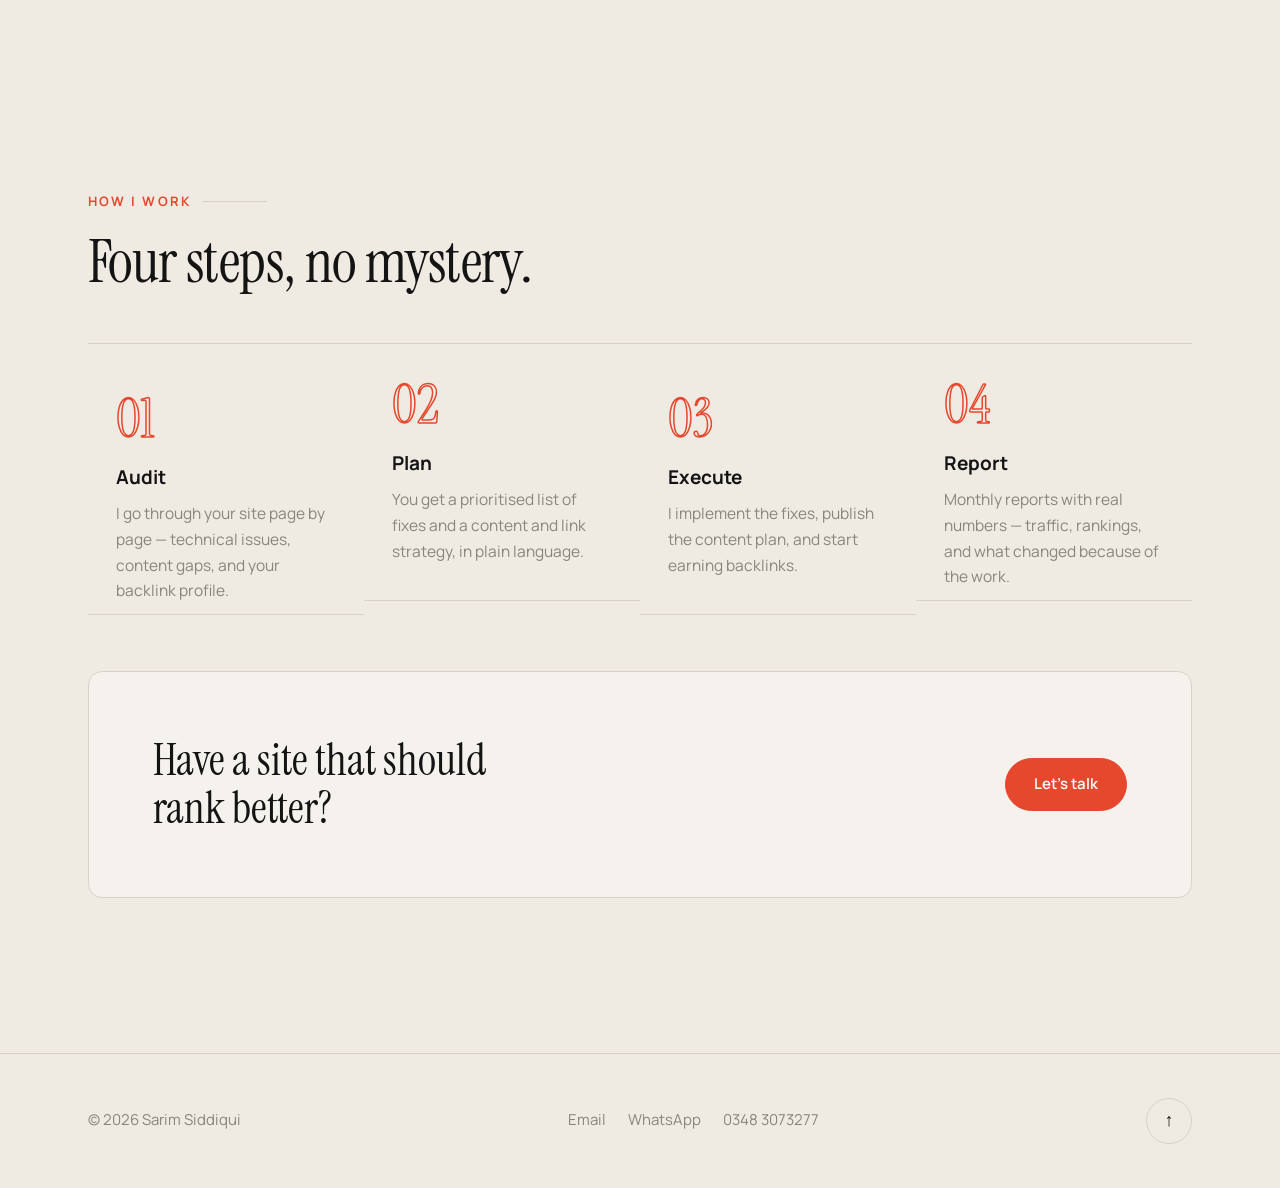
==== commit e0f8b783: "Restore Urdu Siddiqui wordmark logo" ====
--- a/index.html
+++ b/index.html
@@ -22,7 +22,7 @@
   <!-- <meta name="google-site-verification" content="PASTE_TOKEN_HERE"> -->
   <link rel="preconnect" href="https://fonts.googleapis.com">
   <link rel="preconnect" href="https://fonts.gstatic.com" crossorigin>
-  <link href="https://fonts.googleapis.com/css2?family=Instrument+Serif:ital@0;1&family=Manrope:wght@400;500;600;700&display=swap" rel="stylesheet">
+  <link href="https://fonts.googleapis.com/css2?family=Instrument+Serif:ital@0;1&family=Manrope:wght@400;500;600;700&family=Noto+Nastaliq+Urdu:wght@400;500;600&display=swap" rel="stylesheet">
   <link rel="stylesheet" href="assets/css/style.css">
   <link rel="icon" type="image/svg+xml" href="assets/img/logo.svg">
   <script type="application/ld+json">
@@ -50,7 +50,7 @@
   <header class="nav">
     <div class="wrap nav-inner">
       <a class="brand" href="index.html" aria-label="Sarim Siddiqui — home">
-        <img class="brand-sig" src="assets/img/signature.png" alt="" aria-hidden="true" width="1025" height="545">
+        <span class="brand-urdu" lang="ur" aria-hidden="true">&#1589;&#1583;&#1740;&#1602;&#1740;</span>
       </a>
       <nav aria-label="Main navigation">
         <ul class="nav-links" id="nav-links">
--- a/assets/css/style.css
+++ b/assets/css/style.css
@@ -50,11 +50,13 @@
 }
 .nav-inner{display:flex;align-items:center;justify-content:space-between;height:72px}
 .brand{display:flex;align-items:center;gap:12px;height:72px}
-.brand-sig{
-  height:50px;width:auto;display:block;
-  transition:transform .35s cubic-bezier(.34,1.56,.64,1);
-}
-.brand:hover .brand-sig{transform:rotate(-4deg) scale(1.06)}
+.brand-urdu{
+  font-family:"Noto Nastaliq Urdu","Jameel Noori Nastaleeq",serif;
+  font-size:34px;line-height:1;color:var(--ink);
+  display:inline-block;transform:translateY(5px);
+  transition:color .3s,transform .35s cubic-bezier(.34,1.56,.64,1);
+}
+.brand:hover .brand-urdu{color:var(--vermilion);transform:translateY(5px) rotate(-4deg)}
 .nav-links{display:flex;align-items:center;gap:clamp(18px,3vw,38px);list-style:none}
 .nav-links a{font-size:15px;font-weight:500;position:relative;padding:4px 0}
 .nav-links a::after{
